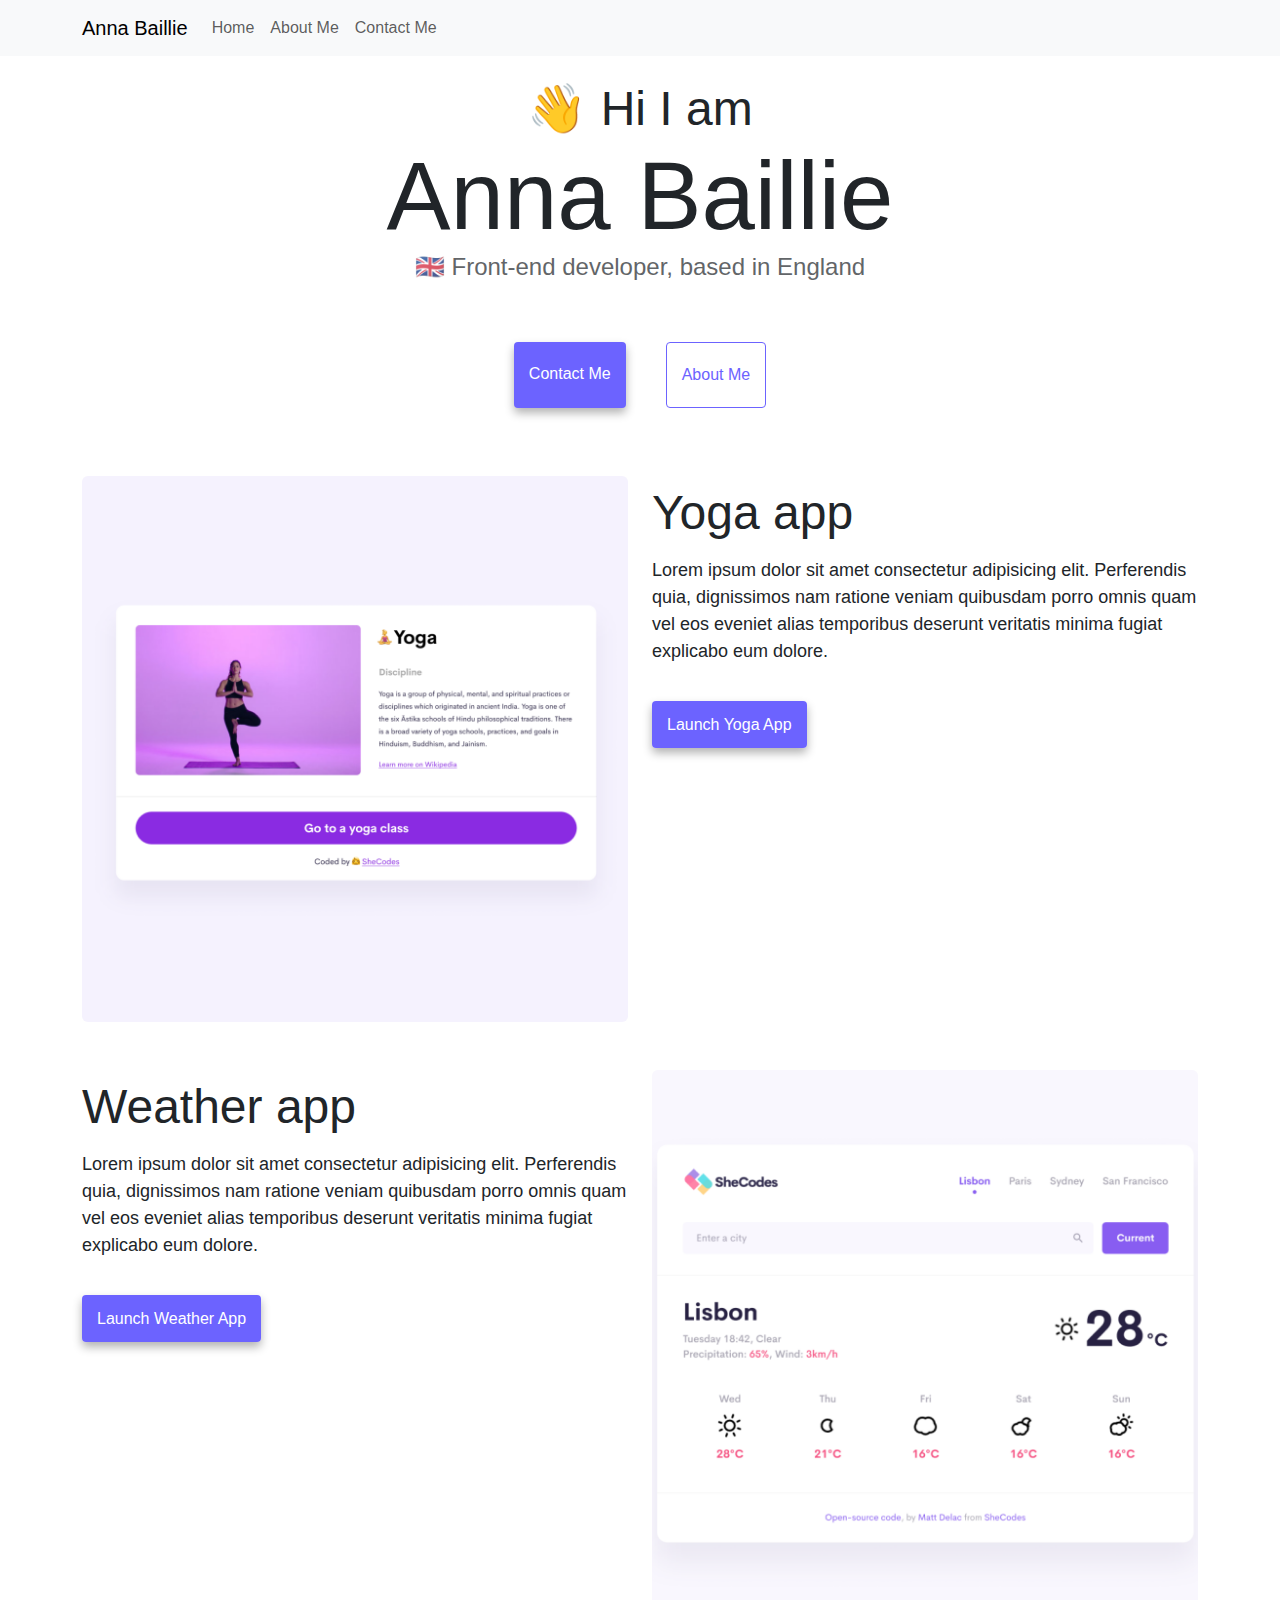
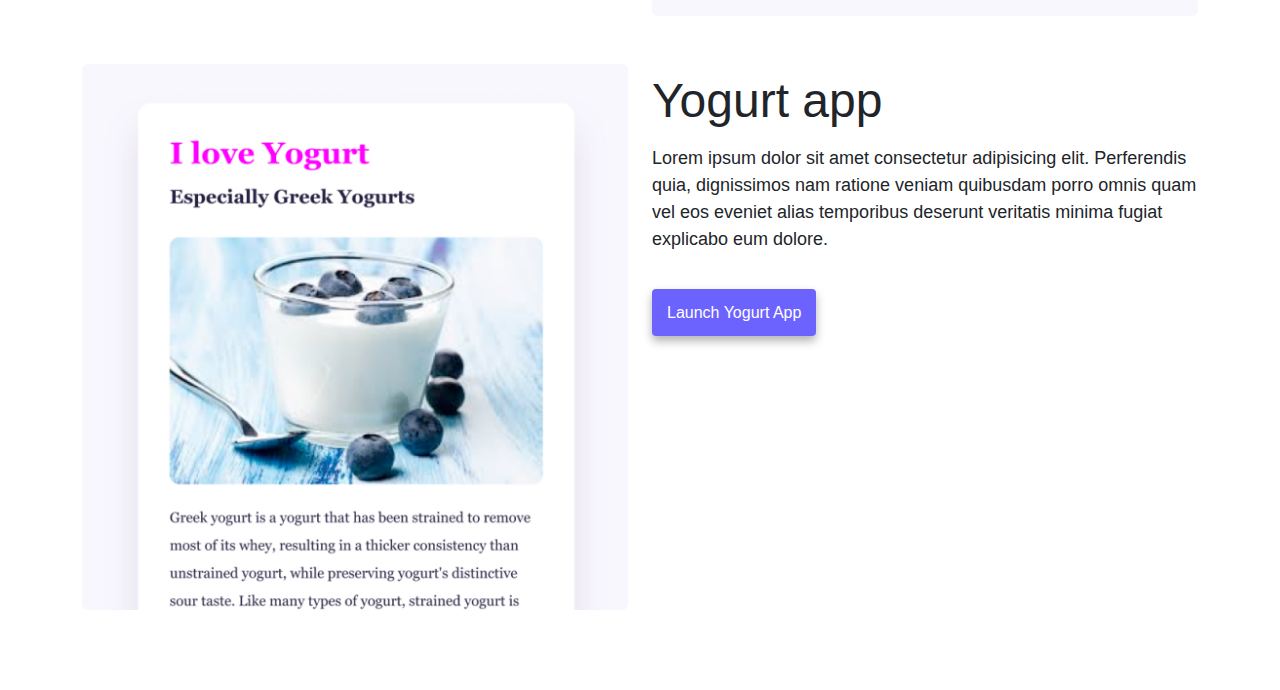
==== index.html @ 64c1ac97 "Added files and SEO" ====
<!DOCTYPE html>
<html lang="en">
  <head>
    <meta charset="UTF-8" />
    <meta
      name="description"
      content="A responsive portfolio website created using bootstrap and mobile functionality for SheCodes Bootcamp"
    />
    <meta http-equiv="X-UA-Compatible" content="IE=edge" />
    <meta name="viewport" content="width=device-width, initial-scale=1.0" />
    <title>SheCodes Portfolio: Anna Baillie, developer website</title>
    <link
      href="https://cdn.jsdelivr.net/npm/bootstrap@5.3.3/dist/css/bootstrap.min.css"
      rel="stylesheet"
      integrity="sha384-QWTKZyjpPEjISv5WaRU9OFeRpok6YctnYmDr5pNlyT2bRjXh0JMhjY6hW+ALEwIH"
      crossorigin="anonymous"
    />
    <link rel="stylesheet" href="style.css" />
  </head>
  <body>
    <nav class="navbar navbar-expand-lg navbar-light bg-light fixed-top ml-3">
      <div class="container">
        <a
          class="navbar-brand"
          href="index.html"
          title="SheCodes portfolio homepage"
        >
          Anna Baillie
        </a>
        <button
          class="navbar-toggler"
          type="button"
          data-bs-toggle="collapse"
          data-bs-target="#navbarNav"
          aria-controls="navbarNav"
          aria-expanded="false"
          aria-label="Toggle navigation"
        >
          <span class="navbar-toggler-icon"></span>
        </button>
        <div class="collapse navbar-collapse" id="navbarNav">
          <ul class="navbar-nav">
            <li class="nav-item">
              <a
                class="nav-link"
                aria-current="page"
                href="index.html"
                title="SheCodes portfolio homepage"
                >Home</a
              >
            </li>
            <li class="nav-item">
              <a
                class="nav-link"
                aria-current="page"
                href="about.html"
                title="SheCodes portfolio about me page"
                >About Me</a
              >
            </li>
            <li class="nav-item">
              <a
                class="nav-link"
                aria-current="page"
                href="about.html#contact"
                title="SheCodes portfolio contact me"
                >Contact Me</a
              >
            </li>
          </ul>
        </div>
      </div>
    </nav>

    <h2>👋 Hi I am</h2>
    <h1>Anna Baillie</h1>
    <h3>🇬🇧 Front-end developer, based in England</h3>
    <div class="navigation-links">
      <a
        href="about.html#contact"
        class="contact-link"
        title="SheCodes portfolio contact me"
        >Contact me</a
      >
      <a
        href="about.html"
        class="about-link"
        title="SheCodes portfolio about me page"
        >About me</a
      >
    </div>
    <div class="container mt-5">
      <div class="row">
        <div class="col-md-6">
          <img
            src="images/yoga.png"
            class="img-fluid rounded"
            alt="A screenshot of a yoga app, featuring a picture of a lady doing yoga on a purple background, and a purple button saying Go to a yoga class"
          />
        </div>
        <div class="col-md-6 left-align">
          <h2 class="left-align mt-2">Yoga app</h2>
          <p class="mt-3">
            Lorem ipsum dolor sit amet consectetur adipisicing elit. Perferendis
            quia, dignissimos nam ratione veniam quibusdam porro omnis quam vel
            eos eveniet alias temporibus deserunt veritatis minima fugiat
            explicabo eum dolore.
          </p>
          <div class="mt-5">
            <a href="#" class="primary-link" title="Yoga app launch"
              >Launch Yoga App</a
            >
          </div>
        </div>
      </div>
      <div class="row mt-5">
        <div class="col-md-6 left-align">
          <h2 class="left-align mt-2">Weather app</h2>
          <p class="mt-3">
            Lorem ipsum dolor sit amet consectetur adipisicing elit. Perferendis
            quia, dignissimos nam ratione veniam quibusdam porro omnis quam vel
            eos eveniet alias temporibus deserunt veritatis minima fugiat
            explicabo eum dolore.
          </p>
          <div class="mt-5 mb-5">
            <a href="#" class="primary-link" title="Weather app launch"
              >Launch Weather App</a
            >
          </div>
        </div>
        <div class="col-md-6">
          <img
            src="images/weather.png"
            class="img-fluid rounded"
            alt="A screenshot of a weather app, featuring a search bar and button, and a weekly forecast with temperatures and weather illustrations"
          />
        </div>
      </div>
      <div class="row mt-5">
        <div class="col-md-6">
          <img
            src="images/yogurt.png"
            class="img-fluid rounded"
            alt="A screenshot of an app about yogurt, featuring an image of a greek yogurt pot with a spoon and blueberries, and a paragraph of text about yogurt"
          />
        </div>
        <div class="col-md-6 left-align">
          <h2 class="left-align mt-2">Yogurt app</h2>
          <p class="mt-3">
            Lorem ipsum dolor sit amet consectetur adipisicing elit. Perferendis
            quia, dignissimos nam ratione veniam quibusdam porro omnis quam vel
            eos eveniet alias temporibus deserunt veritatis minima fugiat
            explicabo eum dolore.
          </p>
          <div class="mt-5">
            <a href="#" class="primary-link" title="Yogurt app launch"
              >Launch Yogurt App</a
            >
          </div>
        </div>
      </div>
    </div>
  </body>
</html>
<script
  src="https://cdn.jsdelivr.net/npm/bootstrap@5.3.3/dist/js/bootstrap.bundle.min.js"
  integrity="sha384-YvpcrYf0tY3lHB60NNkmXc5s9fDVZLESaAA55NDzOxhy9GkcIdslK1eN7N6jIeHz"
  crossorigin="anonymous"
></script>
---- style.css ----
:root {
  --primary-color: #6c63ff;
  --secondary-color: #f5f2fe;
  --box-shadow: 0 5px 10px rgba(0, 0, 0, 0.3);
}

body {
  margin: 80px auto;
  max-width: 100%;
  text-align: center;
  font-family: Arial, Helvetica, sans-serif;
}

h1,
h2,
h3 {
  text-align: center;
  margin: 0;
}

h1 {
  font-size: 96px;
}

h2 {
  font-size: 48px;
}

h3 {
  font-size: 24px;
  opacity: 0.7;
}

.left-align {
  text-align: left;
}

p {
  border-radius: 4px;
  font-size: 18px;
  line-height: 1.5;
  text-align: left;
}

.navigation-links {
  display: flex;
  margin-top: 40px;
  justify-content: center;
}

.navigation-links a {
  margin: 20px;
  border-radius: 4px;
  padding: 20px 15px;
  text-decoration: none;
  text-transform: capitalize;
}

.contact-link {
  background: var(--primary-color);
  box-shadow: var(--box-shadow);
  color: white;
}

.primary-link {
  border-radius: 4px;
  padding: 15px;
  text-decoration: none;
  background: var(--primary-color);
  box-shadow: var(--box-shadow);
  color: white;
}

.about-link {
  color: var(--primary-color);
  border: 1px solid var(--primary-color);
}

.homepage-link {
  color: var(--primary-color);
  text-align: center;
  display: block;
}

.about-paragraphs {
  display: flex;
  margin: 30px 0;
}

.about-paragraphs p {
  margin: 10px;
}

.email-link {
  display: flex;
  justify-content: center;
  color: var(--primary-color);
  font-size: 28px;
  text-decoration: none;
}

.email-link:hover {
  text-decoration: underline;
}
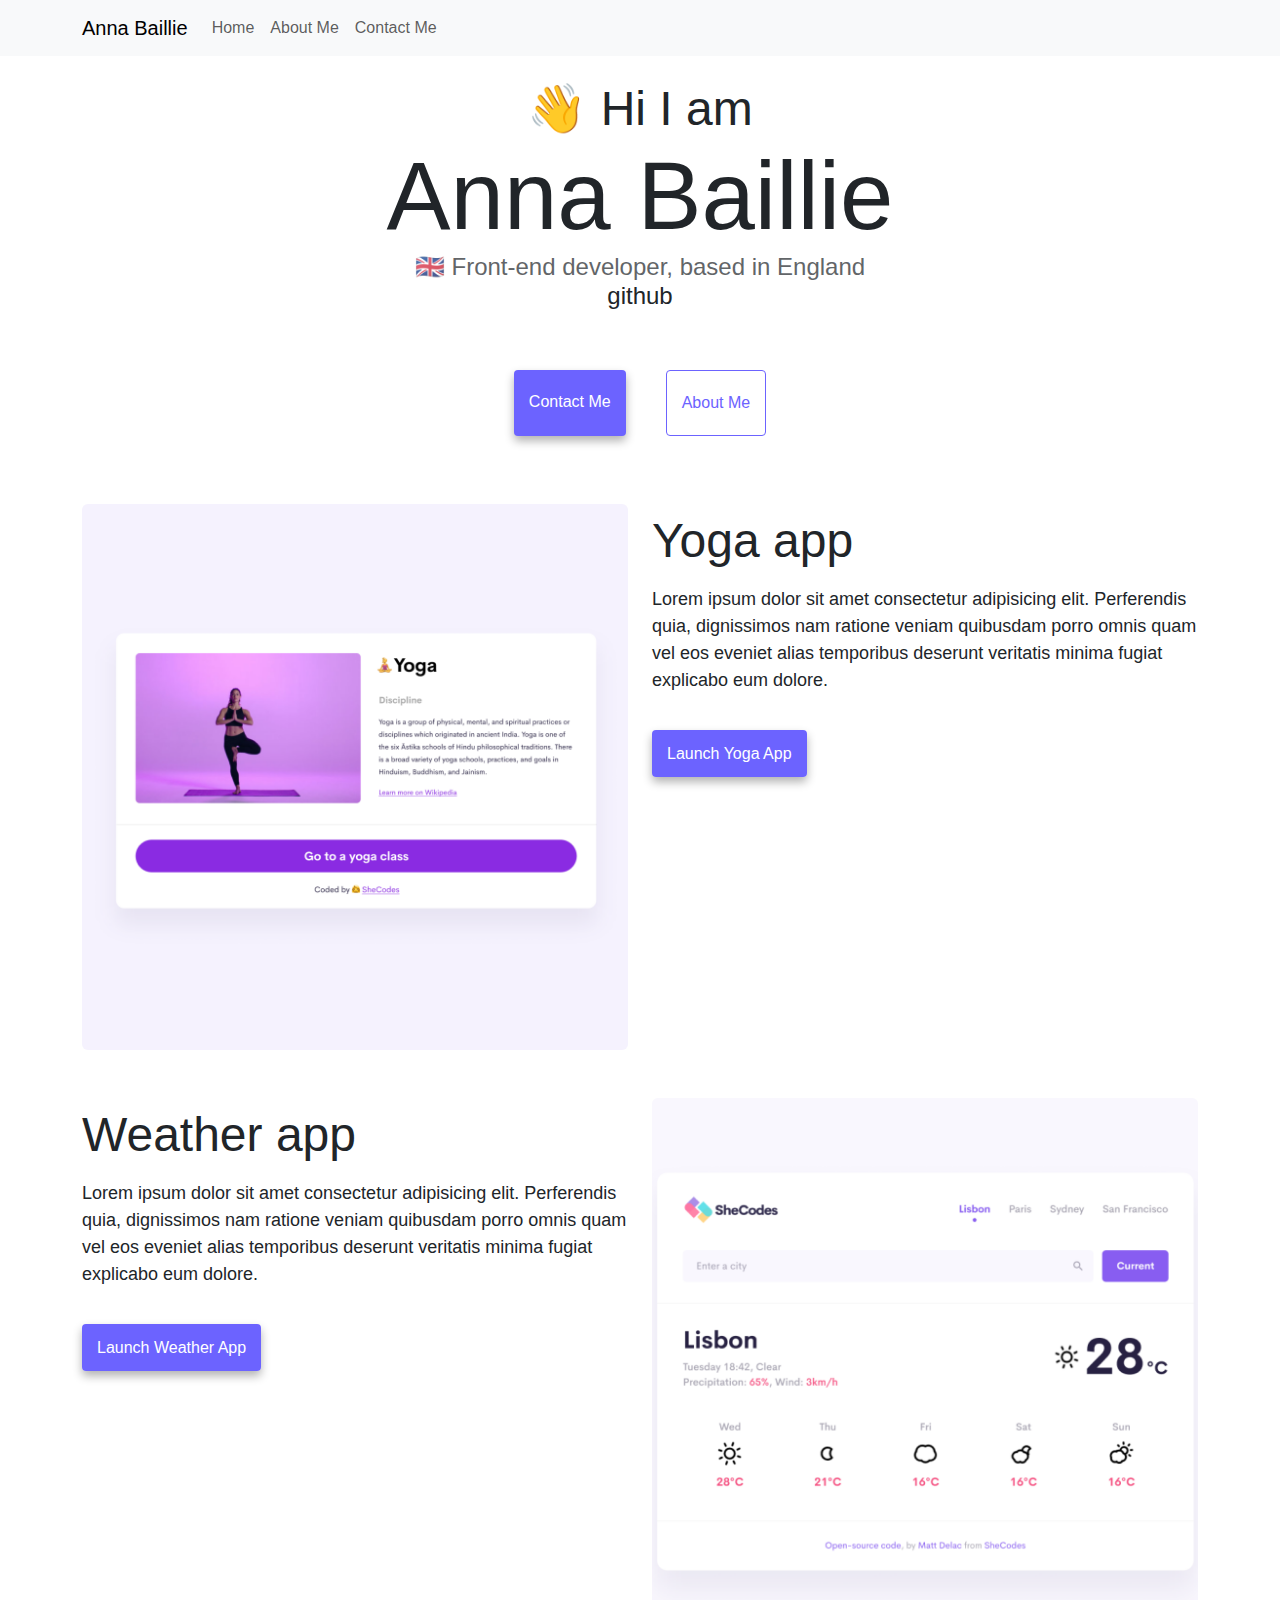
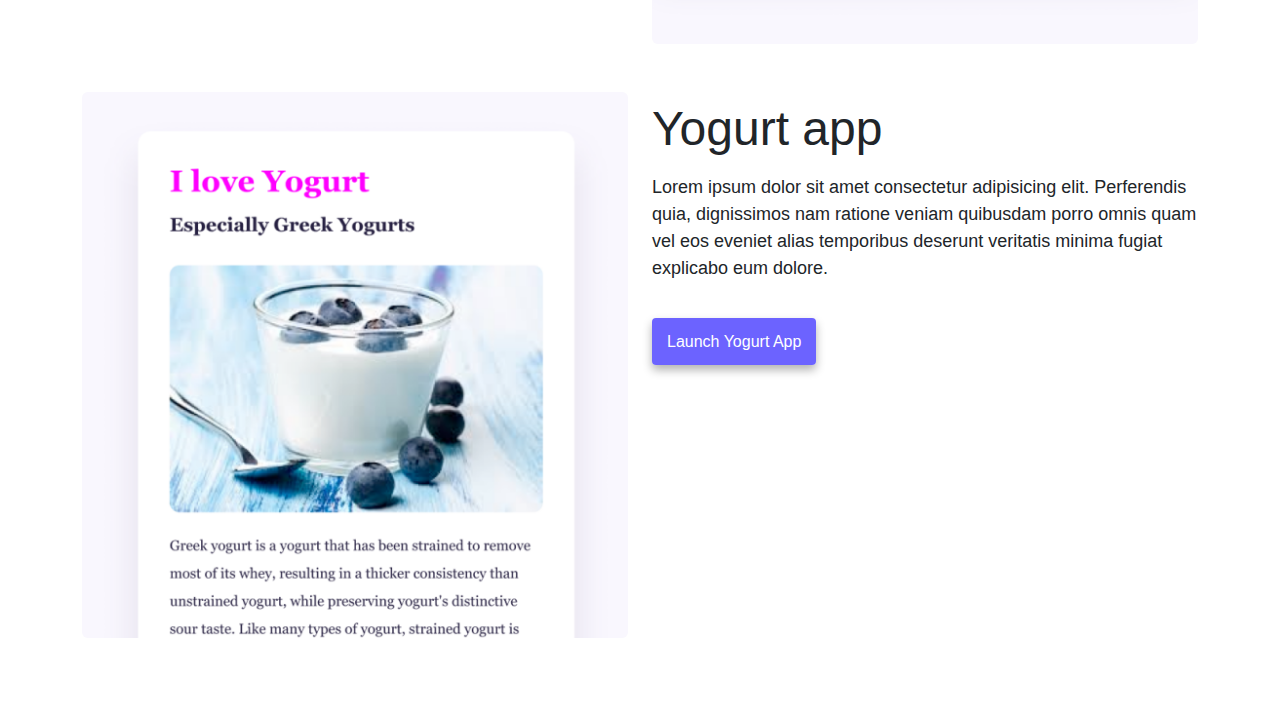
==== commit a46911bc: "Update index.html" ====
--- a/index.html
+++ b/index.html
@@ -75,6 +75,7 @@
     <h2>👋 Hi I am</h2>
     <h1>Anna Baillie</h1>
     <h3>🇬🇧 Front-end developer, based in England</h3>
+    <h4>github</h4>
     <div class="navigation-links">
       <a
         href="about.html#contact"
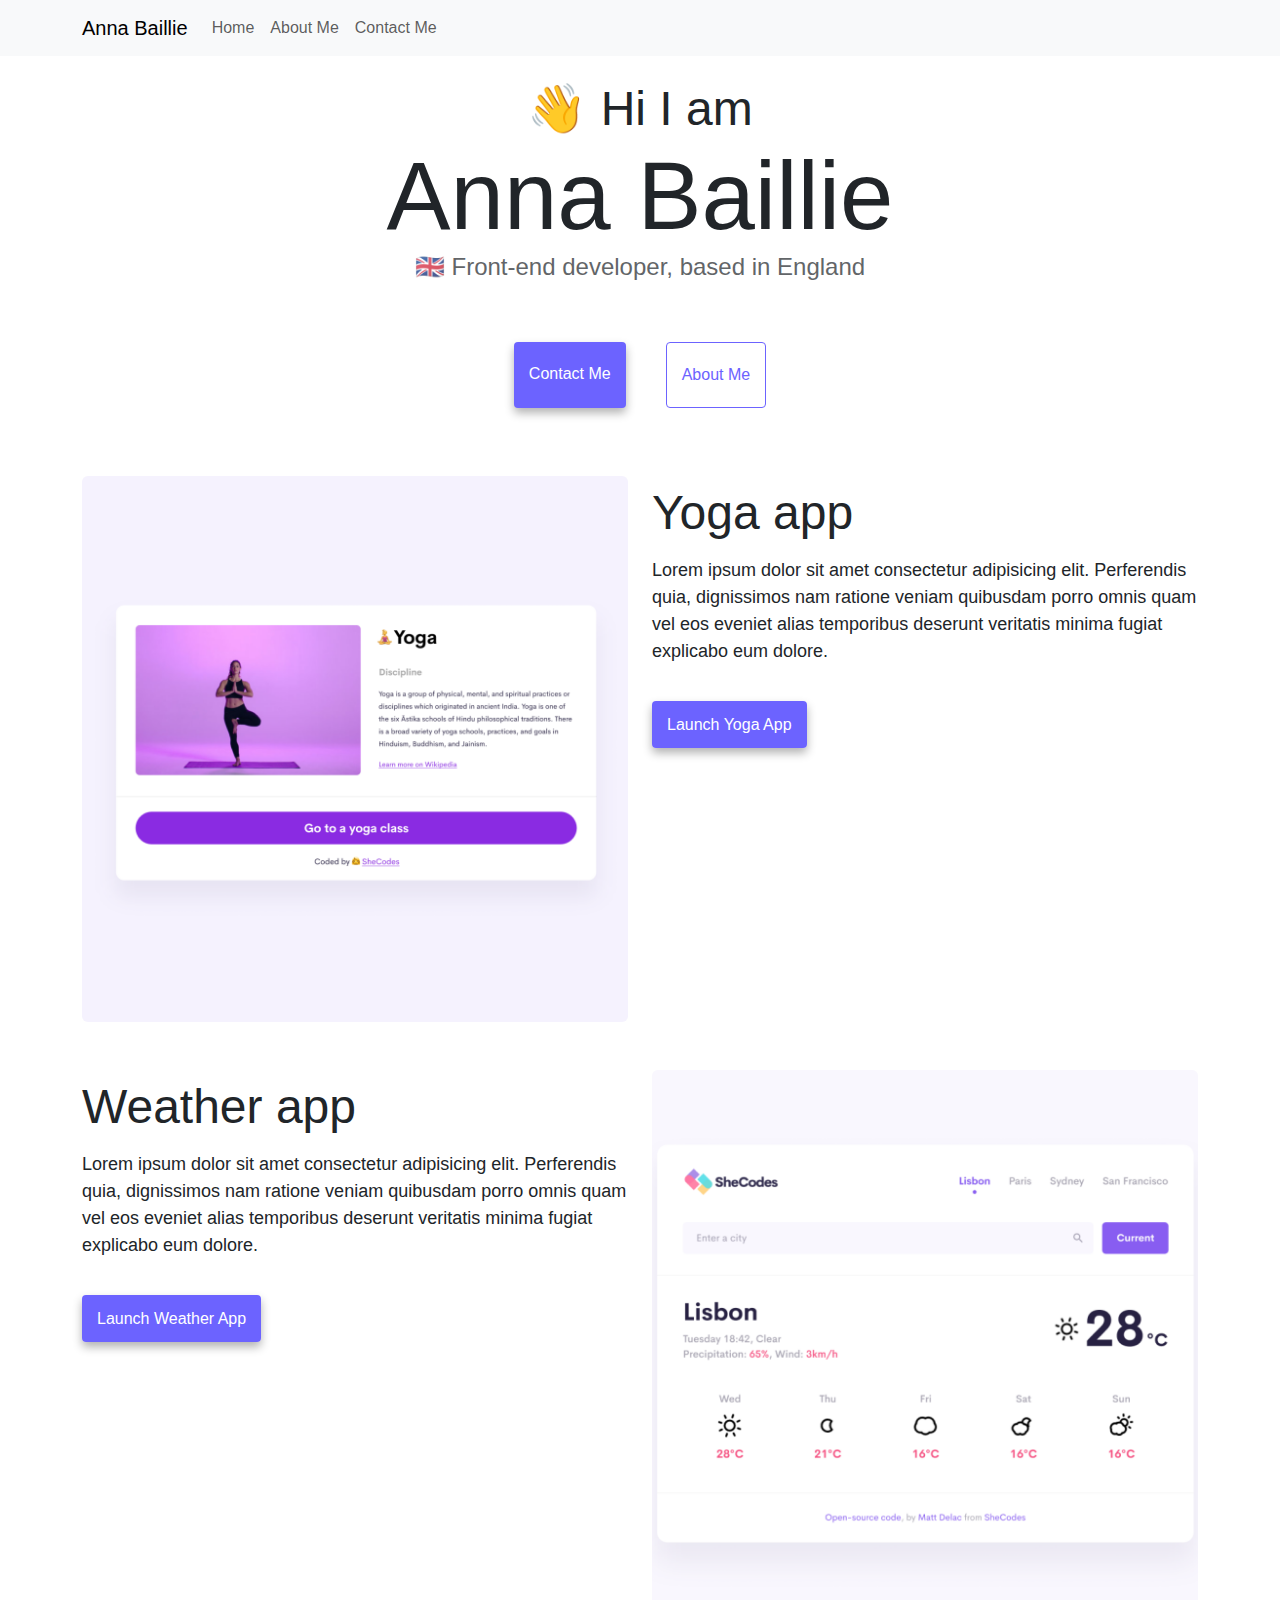
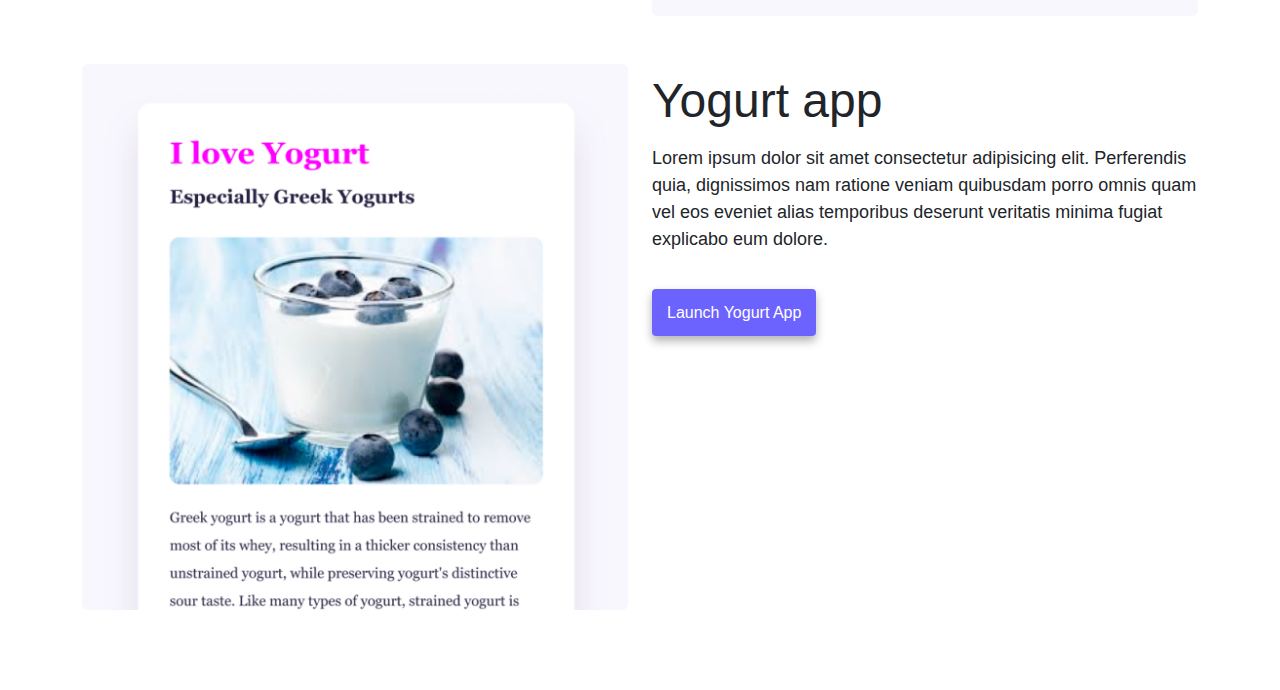
==== commit 34d221d0: "Update index.html" ====
--- a/index.html
+++ b/index.html
@@ -75,7 +75,6 @@
     <h2>👋 Hi I am</h2>
     <h1>Anna Baillie</h1>
     <h3>🇬🇧 Front-end developer, based in England</h3>
-    <h4>github</h4>
     <div class="navigation-links">
       <a
         href="about.html#contact"
